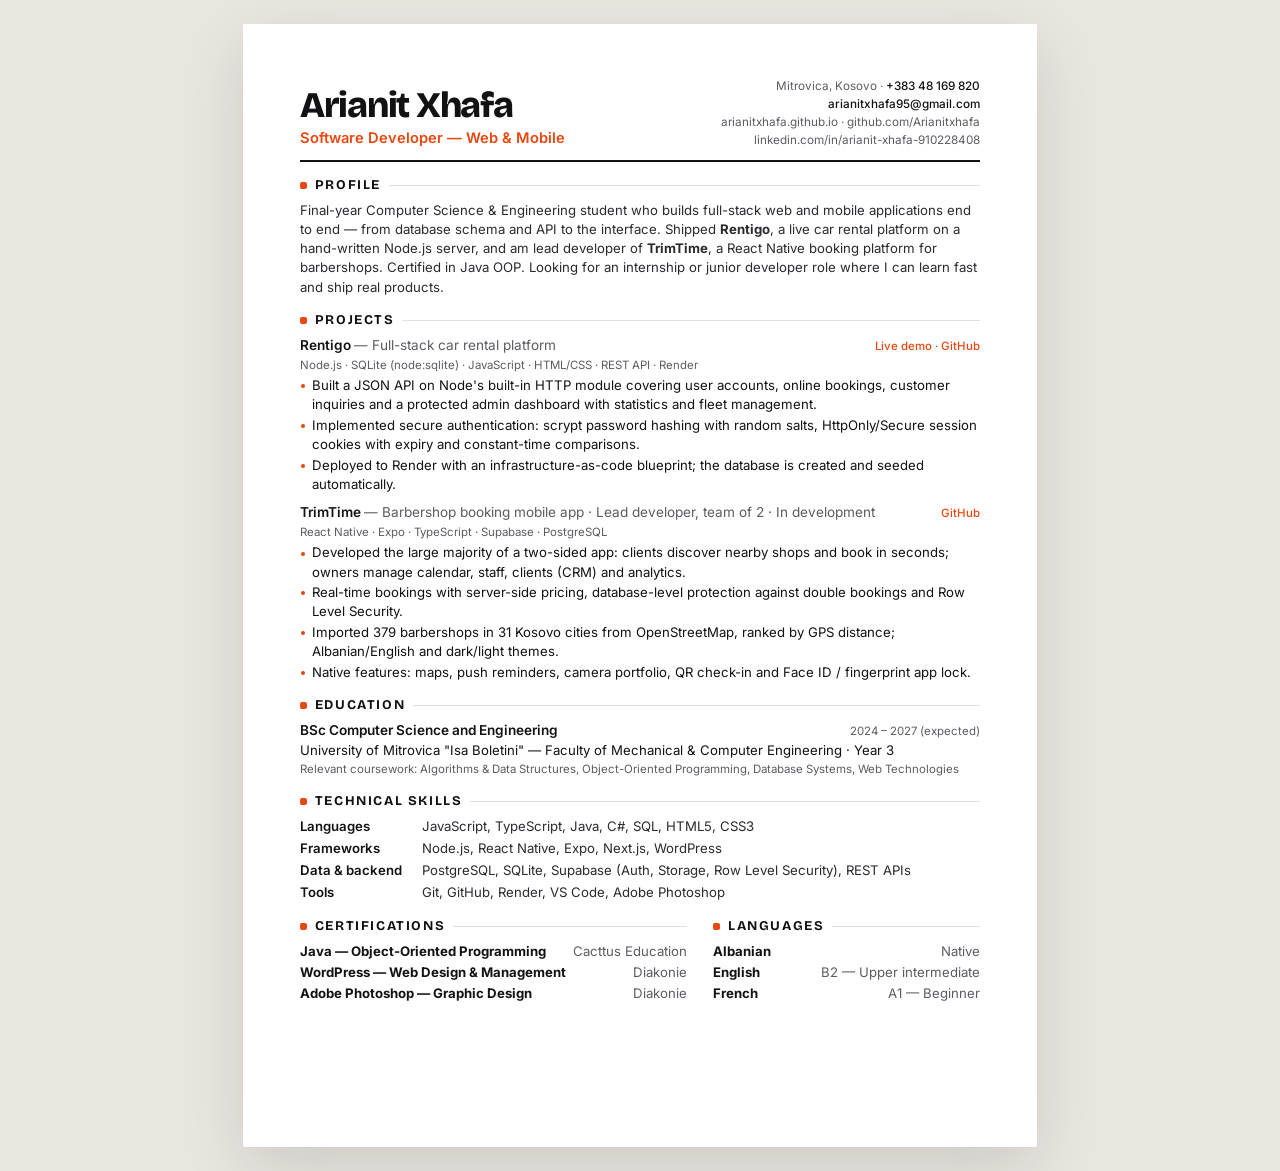
==== cv.html @ ea2efbea "Launch portfolio site Hand-built portfolio (HTML, CSS, GSAP, Lenis) featuring Rentigo and TrimTime, " ====
<!doctype html>
<html lang="en">
<head>
  <meta charset="utf-8" />
  <meta name="viewport" content="width=device-width, initial-scale=1" />
  <title>Arianit Xhafa — CV</title>
  <meta name="robots" content="noindex" />
  <link rel="preconnect" href="https://fonts.googleapis.com" />
  <link rel="preconnect" href="https://fonts.gstatic.com" crossorigin />
  <link href="https://fonts.googleapis.com/css2?family=Bricolage+Grotesque:opsz,wght@12..96,600..800&family=Inter:wght@400;500;600&display=swap" rel="stylesheet" />
  <style>
    :root { --ink: #121214; --muted: #5d5b63; --line: #e4e0d9; --accent: #e8470f; }
    @page { size: A4; margin: 0; }
    * { box-sizing: border-box; }
    html { background: #e9e6e0; }
    body { margin: 0; font-family: "Inter", system-ui, sans-serif; color: var(--ink); font-size: 9.9pt; line-height: 1.45; -webkit-print-color-adjust: exact; print-color-adjust: exact; }
    .page { width: 210mm; min-height: 297mm; margin: 24px auto; padding: 14mm 15mm 12mm; background: #fff; box-shadow: 0 20px 60px rgba(0,0,0,.12); }
    @media print { html { background: #fff; } .page { margin: 0; box-shadow: none; } }
    @media (max-width: 820px) { .page { width: auto; min-height: 0; margin: 0; padding: 24px 16px; box-shadow: none; } }
    a { color: inherit; text-decoration: none; }
    h1, h2, h3, p, ul { margin: 0; }
    ul { padding: 0; list-style: none; }

    header { display: flex; justify-content: space-between; align-items: flex-end; gap: 16px; padding-bottom: 10px; border-bottom: 2px solid var(--ink); }
    h1 { font-family: "Bricolage Grotesque", sans-serif; font-size: 27pt; line-height: 0.95; letter-spacing: -0.035em; font-weight: 800; }
    .role { margin-top: 5px; font-size: 11pt; font-weight: 600; color: var(--accent); }
    .contact { text-align: right; font-size: 8.8pt; color: var(--muted); line-height: 1.55; }
    .contact b { color: var(--ink); font-weight: 500; }

    section { margin-top: 14px; }
    h2 { display: flex; align-items: center; gap: 8px; font-family: "Bricolage Grotesque", sans-serif; font-size: 10pt; letter-spacing: 0.12em; text-transform: uppercase; font-weight: 700; margin-bottom: 6px; }
    h2::after { content: ""; flex: 1; height: 1px; background: var(--line); }
    h2 i { width: 7px; height: 7px; border-radius: 2px; background: var(--accent); display: inline-block; }

    .summary { color: #2b2a2f; }
    .item { margin-bottom: 9px; break-inside: avoid; }
    .item:last-child { margin-bottom: 0; }
    .item__head { display: flex; justify-content: space-between; align-items: baseline; gap: 12px; }
    h3 { font-size: 10.2pt; font-weight: 600; }
    h3 span { font-weight: 400; color: var(--muted); }
    .meta { font-size: 8.6pt; color: var(--muted); white-space: nowrap; }
    .meta a { color: var(--accent); font-weight: 500; }
    .stack { font-size: 8.6pt; color: var(--muted); margin: 1px 0 3px; }
    .bullets li { position: relative; padding-left: 12px; margin-top: 1.5px; }
    .bullets li::before { content: ""; position: absolute; left: 1px; top: 0.62em; width: 4px; height: 4px; border-radius: 50%; background: var(--accent); }

    .grid2 { display: grid; grid-template-columns: 1fr 1fr; gap: 6px 22px; }
    .small { display: grid; grid-template-columns: 1.45fr 1fr; gap: 0 26px; }
    .small li { margin-bottom: 2px; }
    .row span:last-child { white-space: nowrap; }
    .skills { display: grid; grid-template-columns: 112px 1fr; gap: 3px 10px; }
    .skills dt { font-weight: 600; }
    .skills dd { margin: 0; color: #2b2a2f; }
    dl { margin: 0; }
    .row { display: flex; justify-content: space-between; gap: 10px; }
    .row span:last-child { color: var(--muted); }
  </style>
</head>
<body>
  <main class="page">
    <header>
      <div>
        <h1>Arianit Xhafa</h1>
        <p class="role">Software Developer — Web &amp; Mobile</p>
      </div>
      <div class="contact">
        <div>Mitrovica, Kosovo · <b>+383 48 169 820</b></div>
        <div><a href="mailto:arianitxhafa95@gmail.com"><b>arianitxhafa95@gmail.com</b></a></div>
        <div><a href="https://arianitxhafa.github.io">arianitxhafa.github.io</a> · <a href="https://github.com/Arianitxhafa">github.com/Arianitxhafa</a></div>
        <div><a href="https://www.linkedin.com/in/arianit-xhafa-910228408">linkedin.com/in/arianit-xhafa-910228408</a></div>
      </div>
    </header>

    <section>
      <h2><i></i>Profile</h2>
      <p class="summary">Final-year Computer Science &amp; Engineering student who builds full-stack web and mobile applications end to end — from database schema and API to the interface. Shipped <b>Rentigo</b>, a live car rental platform on a hand-written Node.js server, and am lead developer of <b>TrimTime</b>, a React Native booking platform for barbershops. Certified in Java OOP. Looking for an internship or junior developer role where I can learn fast and ship real products.</p>
    </section>

    <section>
      <h2><i></i>Projects</h2>

      <div class="item">
        <div class="item__head">
          <h3>Rentigo <span>— Full-stack car rental platform</span></h3>
          <span class="meta"><a href="https://rentigo-fpo3.onrender.com">Live demo</a> · <a href="https://github.com/Arianitxhafa/Rentigo">GitHub</a></span>
        </div>
        <p class="stack">Node.js · SQLite (node:sqlite) · JavaScript · HTML/CSS · REST API · Render</p>
        <ul class="bullets">
          <li>Built a JSON API on Node's built-in HTTP module covering user accounts, online bookings, customer inquiries and a protected admin dashboard with statistics and fleet management.</li>
          <li>Implemented secure authentication: scrypt password hashing with random salts, HttpOnly/Secure session cookies with expiry and constant-time comparisons.</li>
          <li>Deployed to Render with an infrastructure-as-code blueprint; the database is created and seeded automatically.</li>
        </ul>
      </div>

      <div class="item">
        <div class="item__head">
          <h3>TrimTime <span>— Barbershop booking mobile app · Lead developer, team of 2 · In development</span></h3>
          <span class="meta"><a href="https://github.com/Arianitxhafa/TrimTime">GitHub</a></span>
        </div>
        <p class="stack">React Native · Expo · TypeScript · Supabase · PostgreSQL</p>
        <ul class="bullets">
          <li>Developed the large majority of a two-sided app: clients discover nearby shops and book in seconds; owners manage calendar, staff, clients (CRM) and analytics.</li>
          <li>Real-time bookings with server-side pricing, database-level protection against double bookings and Row Level Security.</li>
          <li>Imported 379 barbershops in 31 Kosovo cities from OpenStreetMap, ranked by GPS distance; Albanian/English and dark/light themes.</li>
          <li>Native features: maps, push reminders, camera portfolio, QR check-in and Face ID / fingerprint app lock.</li>
        </ul>
      </div>
    </section>

    <section>
      <h2><i></i>Education</h2>
      <div class="item">
        <div class="item__head">
          <h3>BSc Computer Science and Engineering</h3>
          <span class="meta">2024 – 2027 (expected)</span>
        </div>
        <p>University of Mitrovica "Isa Boletini" — Faculty of Mechanical &amp; Computer Engineering · Year 3</p>
        <p class="stack">Relevant coursework: Algorithms &amp; Data Structures, Object-Oriented Programming, Database Systems, Web Technologies</p>
      </div>
    </section>

    <section>
      <h2><i></i>Technical skills</h2>
      <dl class="skills">
        <dt>Languages</dt><dd>JavaScript, TypeScript, Java, C#, SQL, HTML5, CSS3</dd>
        <dt>Frameworks</dt><dd>Node.js, React Native, Expo, Next.js, WordPress</dd>
        <dt>Data &amp; backend</dt><dd>PostgreSQL, SQLite, Supabase (Auth, Storage, Row Level Security), REST APIs</dd>
        <dt>Tools</dt><dd>Git, GitHub, Render, VS Code, Adobe Photoshop</dd>
      </dl>
    </section>

    <div class="small">
      <section>
        <h2><i></i>Certifications</h2>
        <ul>
          <li class="row"><span><b>Java — Object-Oriented Programming</b></span><span>Cacttus Education</span></li>
          <li class="row"><span><b>WordPress — Web Design &amp; Management</b></span><span>Diakonie</span></li>
          <li class="row"><span><b>Adobe Photoshop — Graphic Design</b></span><span>Diakonie</span></li>
        </ul>
      </section>
      <section>
        <h2><i></i>Languages</h2>
        <ul>
          <li class="row"><span><b>Albanian</b></span><span>Native</span></li>
          <li class="row"><span><b>English</b></span><span>B2 — Upper intermediate</span></li>
          <li class="row"><span><b>French</b></span><span>A1 — Beginner</span></li>
        </ul>
      </section>
    </div>
  </main>
</body>
</html>
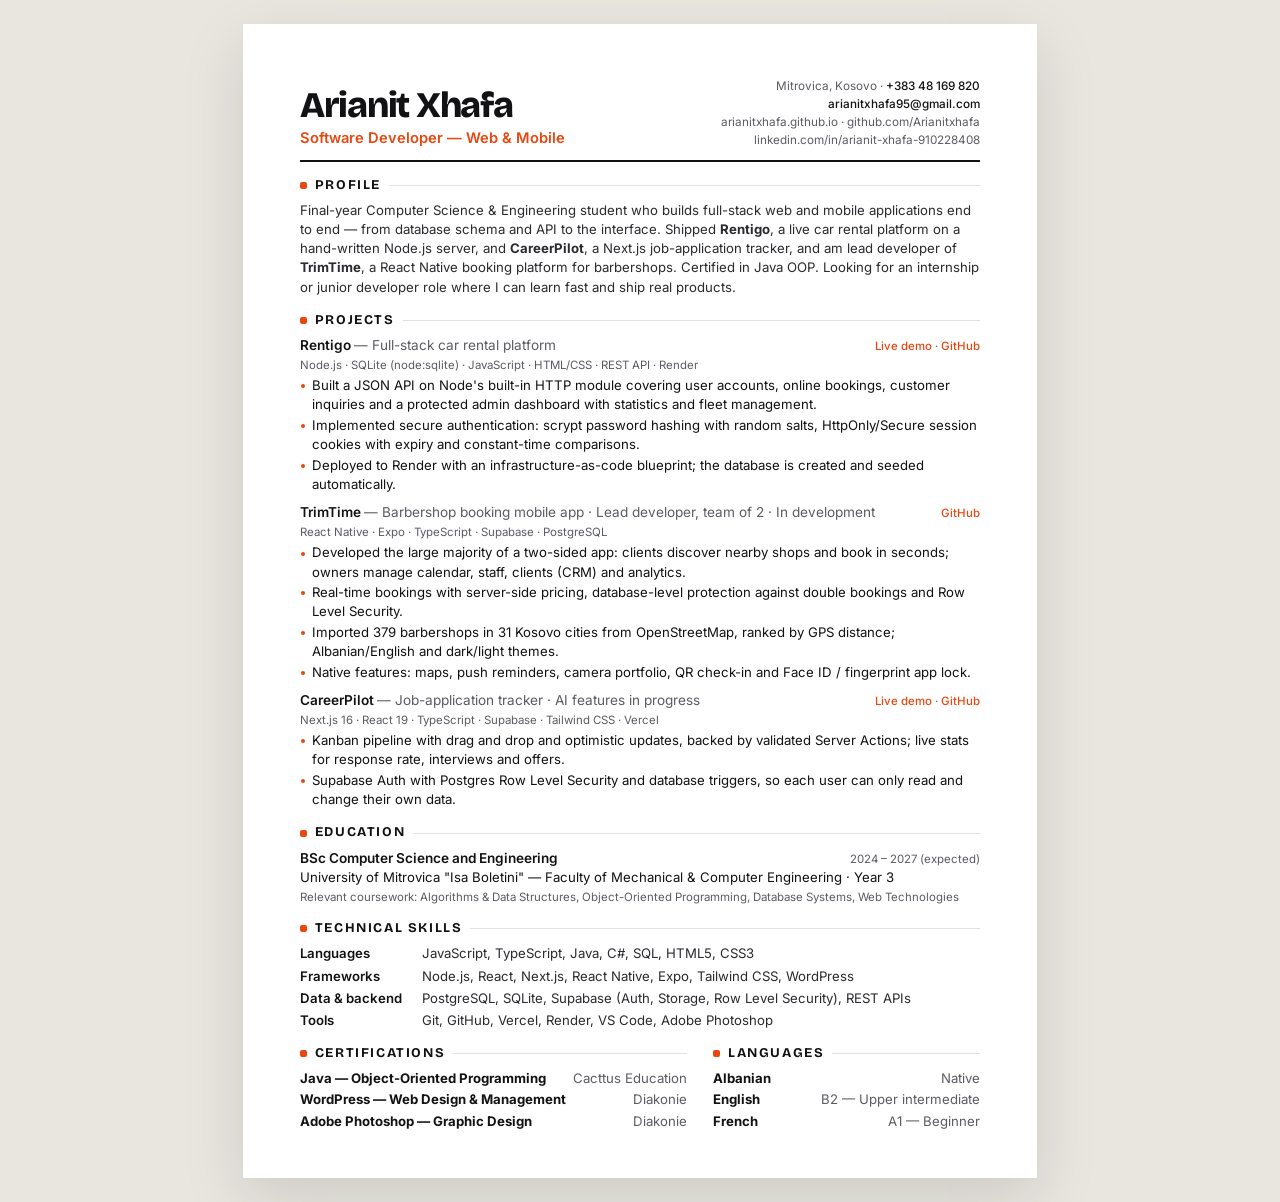
==== commit 120e5e3f: "Add CareerPilot to portfolio and CV - New project card with real dashboard and mobile screenshots,  " ====
--- a/cv.html
+++ b/cv.html
@@ -73,7 +73,7 @@
 
     <section>
       <h2><i></i>Profile</h2>
-      <p class="summary">Final-year Computer Science &amp; Engineering student who builds full-stack web and mobile applications end to end — from database schema and API to the interface. Shipped <b>Rentigo</b>, a live car rental platform on a hand-written Node.js server, and am lead developer of <b>TrimTime</b>, a React Native booking platform for barbershops. Certified in Java OOP. Looking for an internship or junior developer role where I can learn fast and ship real products.</p>
+      <p class="summary">Final-year Computer Science &amp; Engineering student who builds full-stack web and mobile applications end to end — from database schema and API to the interface. Shipped <b>Rentigo</b>, a live car rental platform on a hand-written Node.js server, and <b>CareerPilot</b>, a Next.js job-application tracker, and am lead developer of <b>TrimTime</b>, a React Native booking platform for barbershops. Certified in Java OOP. Looking for an internship or junior developer role where I can learn fast and ship real products.</p>
     </section>
 
     <section>
@@ -105,6 +105,18 @@
           <li>Native features: maps, push reminders, camera portfolio, QR check-in and Face ID / fingerprint app lock.</li>
         </ul>
       </div>
+
+      <div class="item">
+        <div class="item__head">
+          <h3>CareerPilot <span>— Job-application tracker · AI features in progress</span></h3>
+          <span class="meta"><a href="https://career-pilot-weld-six.vercel.app">Live demo</a> · <a href="https://github.com/Arianitxhafa/career-pilot">GitHub</a></span>
+        </div>
+        <p class="stack">Next.js 16 · React 19 · TypeScript · Supabase · Tailwind CSS · Vercel</p>
+        <ul class="bullets">
+          <li>Kanban pipeline with drag and drop and optimistic updates, backed by validated Server Actions; live stats for response rate, interviews and offers.</li>
+          <li>Supabase Auth with Postgres Row Level Security and database triggers, so each user can only read and change their own data.</li>
+        </ul>
+      </div>
     </section>
 
     <section>
@@ -123,9 +135,9 @@
       <h2><i></i>Technical skills</h2>
       <dl class="skills">
         <dt>Languages</dt><dd>JavaScript, TypeScript, Java, C#, SQL, HTML5, CSS3</dd>
-        <dt>Frameworks</dt><dd>Node.js, React Native, Expo, Next.js, WordPress</dd>
+        <dt>Frameworks</dt><dd>Node.js, React, Next.js, React Native, Expo, Tailwind CSS, WordPress</dd>
         <dt>Data &amp; backend</dt><dd>PostgreSQL, SQLite, Supabase (Auth, Storage, Row Level Security), REST APIs</dd>
-        <dt>Tools</dt><dd>Git, GitHub, Render, VS Code, Adobe Photoshop</dd>
+        <dt>Tools</dt><dd>Git, GitHub, Vercel, Render, VS Code, Adobe Photoshop</dd>
       </dl>
     </section>
 
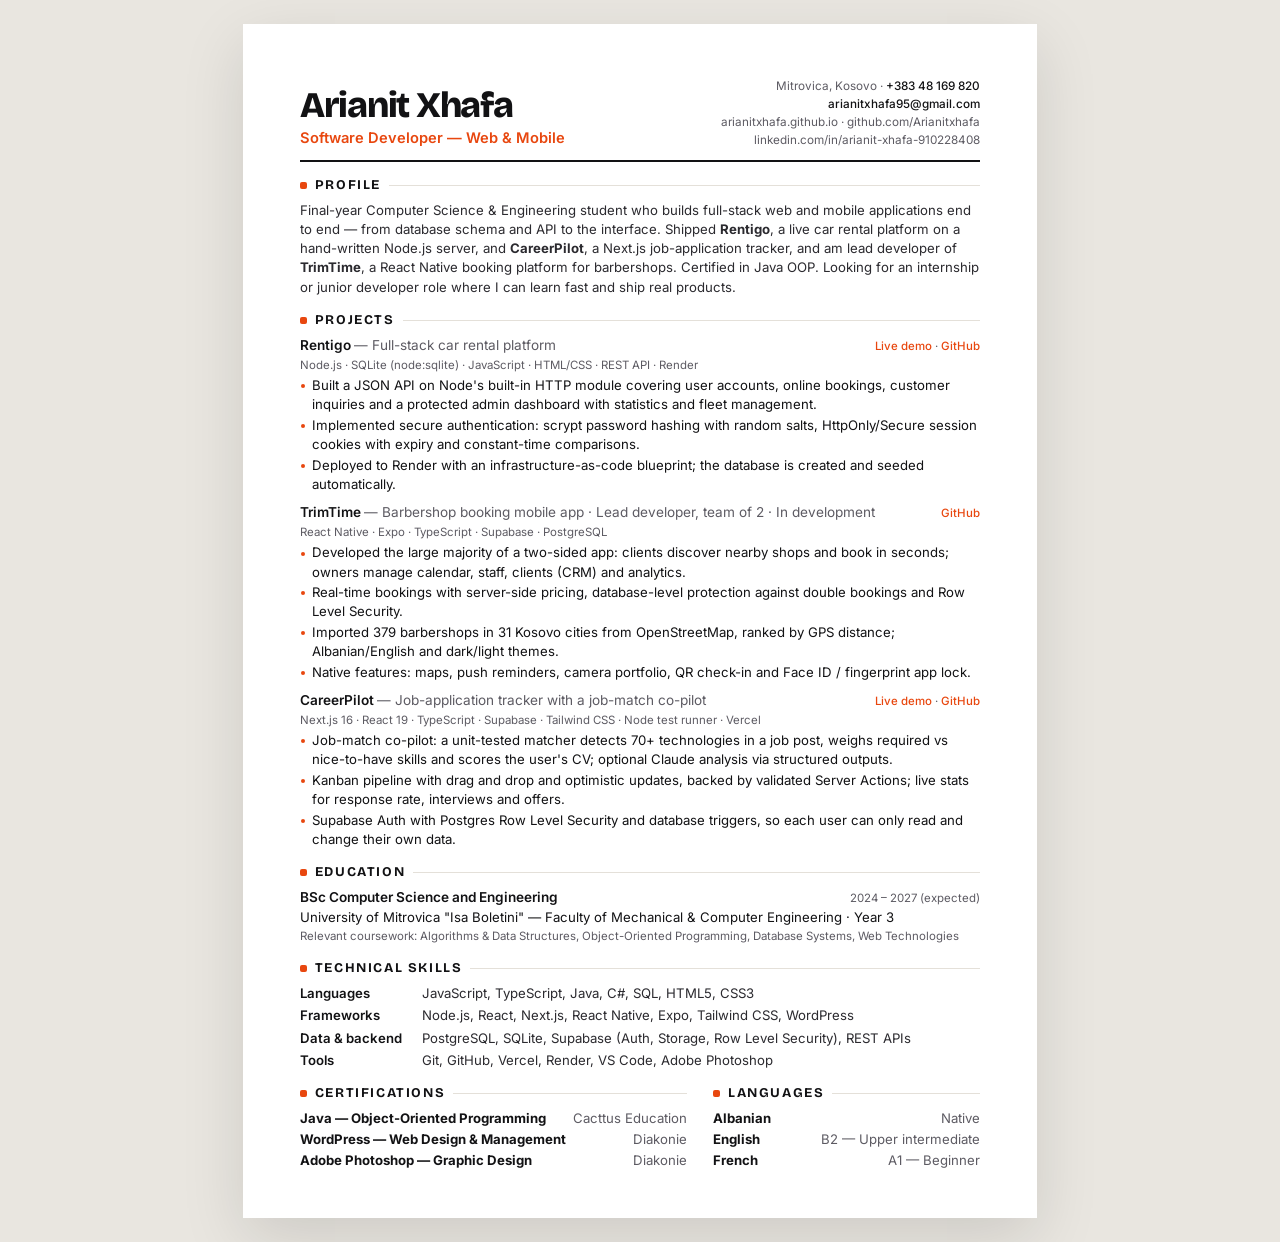
==== commit b382e4bb: "Feature CareerPilot's job-match co-pilot in portfolio and CV - Card: co-pilot analysis screenshot re" ====
--- a/cv.html
+++ b/cv.html
@@ -108,11 +108,12 @@
 
       <div class="item">
         <div class="item__head">
-          <h3>CareerPilot <span>— Job-application tracker · AI features in progress</span></h3>
+          <h3>CareerPilot <span>— Job-application tracker with a job-match co-pilot</span></h3>
           <span class="meta"><a href="https://career-pilot-weld-six.vercel.app">Live demo</a> · <a href="https://github.com/Arianitxhafa/career-pilot">GitHub</a></span>
         </div>
-        <p class="stack">Next.js 16 · React 19 · TypeScript · Supabase · Tailwind CSS · Vercel</p>
+        <p class="stack">Next.js 16 · React 19 · TypeScript · Supabase · Tailwind CSS · Node test runner · Vercel</p>
         <ul class="bullets">
+          <li>Job-match co-pilot: a unit-tested matcher detects 70+ technologies in a job post, weighs required vs nice-to-have skills and scores the user's CV; optional Claude analysis via structured outputs.</li>
           <li>Kanban pipeline with drag and drop and optimistic updates, backed by validated Server Actions; live stats for response rate, interviews and offers.</li>
           <li>Supabase Auth with Postgres Row Level Security and database triggers, so each user can only read and change their own data.</li>
         </ul>
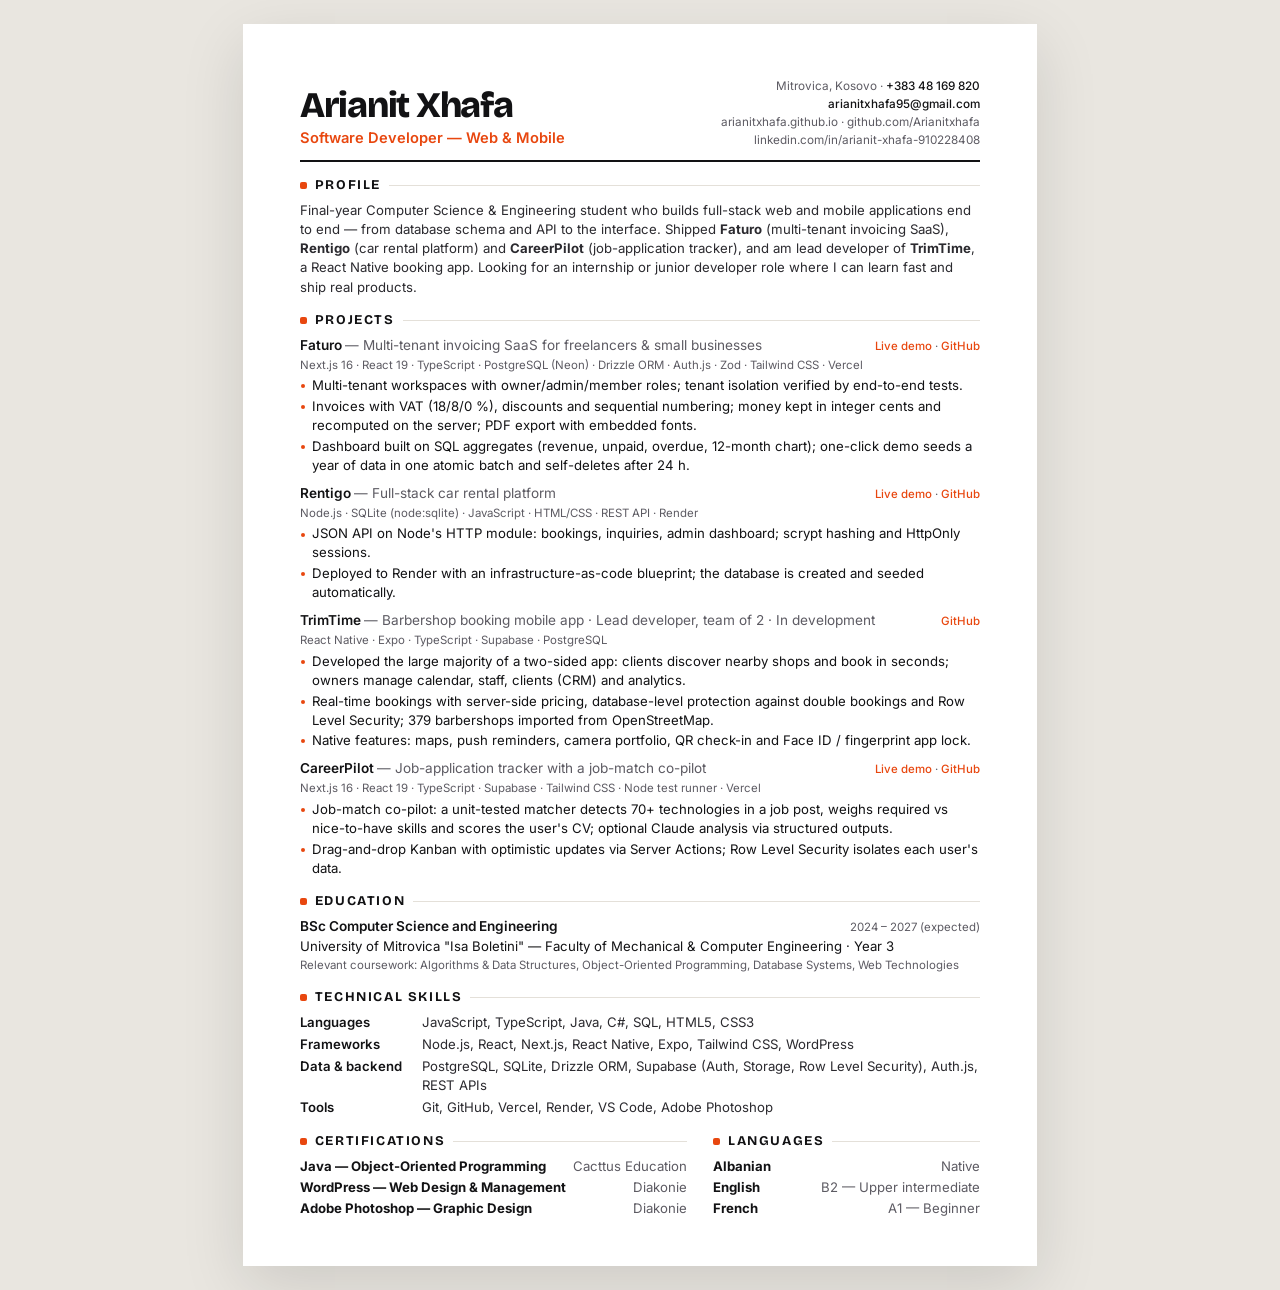
==== commit 67512347: "Add Faturo to portfolio and CV - New project card with live-demo screenshots (dashboard + PAID stamp" ====
--- a/cv.html
+++ b/cv.html
@@ -73,11 +73,24 @@
 
     <section>
       <h2><i></i>Profile</h2>
-      <p class="summary">Final-year Computer Science &amp; Engineering student who builds full-stack web and mobile applications end to end — from database schema and API to the interface. Shipped <b>Rentigo</b>, a live car rental platform on a hand-written Node.js server, and <b>CareerPilot</b>, a Next.js job-application tracker, and am lead developer of <b>TrimTime</b>, a React Native booking platform for barbershops. Certified in Java OOP. Looking for an internship or junior developer role where I can learn fast and ship real products.</p>
+      <p class="summary">Final-year Computer Science &amp; Engineering student who builds full-stack web and mobile applications end to end — from database schema and API to the interface. Shipped <b>Faturo</b> (multi-tenant invoicing SaaS), <b>Rentigo</b> (car rental platform) and <b>CareerPilot</b> (job-application tracker), and am lead developer of <b>TrimTime</b>, a React Native booking app. Looking for an internship or junior developer role where I can learn fast and ship real products.</p>
     </section>
 
     <section>
       <h2><i></i>Projects</h2>
+
+      <div class="item">
+        <div class="item__head">
+          <h3>Faturo <span>— Multi-tenant invoicing SaaS for freelancers &amp; small businesses</span></h3>
+          <span class="meta"><a href="https://faturo-two.vercel.app">Live demo</a> · <a href="https://github.com/Arianitxhafa/faturo">GitHub</a></span>
+        </div>
+        <p class="stack">Next.js 16 · React 19 · TypeScript · PostgreSQL (Neon) · Drizzle ORM · Auth.js · Zod · Tailwind CSS · Vercel</p>
+        <ul class="bullets">
+          <li>Multi-tenant workspaces with owner/admin/member roles; tenant isolation verified by end-to-end tests.</li>
+          <li>Invoices with VAT (18/8/0 %), discounts and sequential numbering; money kept in integer cents and recomputed on the server; PDF export with embedded fonts.</li>
+          <li>Dashboard built on SQL aggregates (revenue, unpaid, overdue, 12-month chart); one-click demo seeds a year of data in one atomic batch and self-deletes after 24 h.</li>
+        </ul>
+      </div>
 
       <div class="item">
         <div class="item__head">
@@ -86,8 +99,7 @@
         </div>
         <p class="stack">Node.js · SQLite (node:sqlite) · JavaScript · HTML/CSS · REST API · Render</p>
         <ul class="bullets">
-          <li>Built a JSON API on Node's built-in HTTP module covering user accounts, online bookings, customer inquiries and a protected admin dashboard with statistics and fleet management.</li>
-          <li>Implemented secure authentication: scrypt password hashing with random salts, HttpOnly/Secure session cookies with expiry and constant-time comparisons.</li>
+          <li>JSON API on Node's HTTP module: bookings, inquiries, admin dashboard; scrypt hashing and HttpOnly sessions.</li>
           <li>Deployed to Render with an infrastructure-as-code blueprint; the database is created and seeded automatically.</li>
         </ul>
       </div>
@@ -100,8 +112,7 @@
         <p class="stack">React Native · Expo · TypeScript · Supabase · PostgreSQL</p>
         <ul class="bullets">
           <li>Developed the large majority of a two-sided app: clients discover nearby shops and book in seconds; owners manage calendar, staff, clients (CRM) and analytics.</li>
-          <li>Real-time bookings with server-side pricing, database-level protection against double bookings and Row Level Security.</li>
-          <li>Imported 379 barbershops in 31 Kosovo cities from OpenStreetMap, ranked by GPS distance; Albanian/English and dark/light themes.</li>
+          <li>Real-time bookings with server-side pricing, database-level protection against double bookings and Row Level Security; 379 barbershops imported from OpenStreetMap.</li>
           <li>Native features: maps, push reminders, camera portfolio, QR check-in and Face ID / fingerprint app lock.</li>
         </ul>
       </div>
@@ -114,8 +125,7 @@
         <p class="stack">Next.js 16 · React 19 · TypeScript · Supabase · Tailwind CSS · Node test runner · Vercel</p>
         <ul class="bullets">
           <li>Job-match co-pilot: a unit-tested matcher detects 70+ technologies in a job post, weighs required vs nice-to-have skills and scores the user's CV; optional Claude analysis via structured outputs.</li>
-          <li>Kanban pipeline with drag and drop and optimistic updates, backed by validated Server Actions; live stats for response rate, interviews and offers.</li>
-          <li>Supabase Auth with Postgres Row Level Security and database triggers, so each user can only read and change their own data.</li>
+          <li>Drag-and-drop Kanban with optimistic updates via Server Actions; Row Level Security isolates each user's data.</li>
         </ul>
       </div>
     </section>
@@ -137,7 +147,7 @@
       <dl class="skills">
         <dt>Languages</dt><dd>JavaScript, TypeScript, Java, C#, SQL, HTML5, CSS3</dd>
         <dt>Frameworks</dt><dd>Node.js, React, Next.js, React Native, Expo, Tailwind CSS, WordPress</dd>
-        <dt>Data &amp; backend</dt><dd>PostgreSQL, SQLite, Supabase (Auth, Storage, Row Level Security), REST APIs</dd>
+        <dt>Data &amp; backend</dt><dd>PostgreSQL, SQLite, Drizzle ORM, Supabase (Auth, Storage, Row Level Security), Auth.js, REST APIs</dd>
         <dt>Tools</dt><dd>Git, GitHub, Vercel, Render, VS Code, Adobe Photoshop</dd>
       </dl>
     </section>
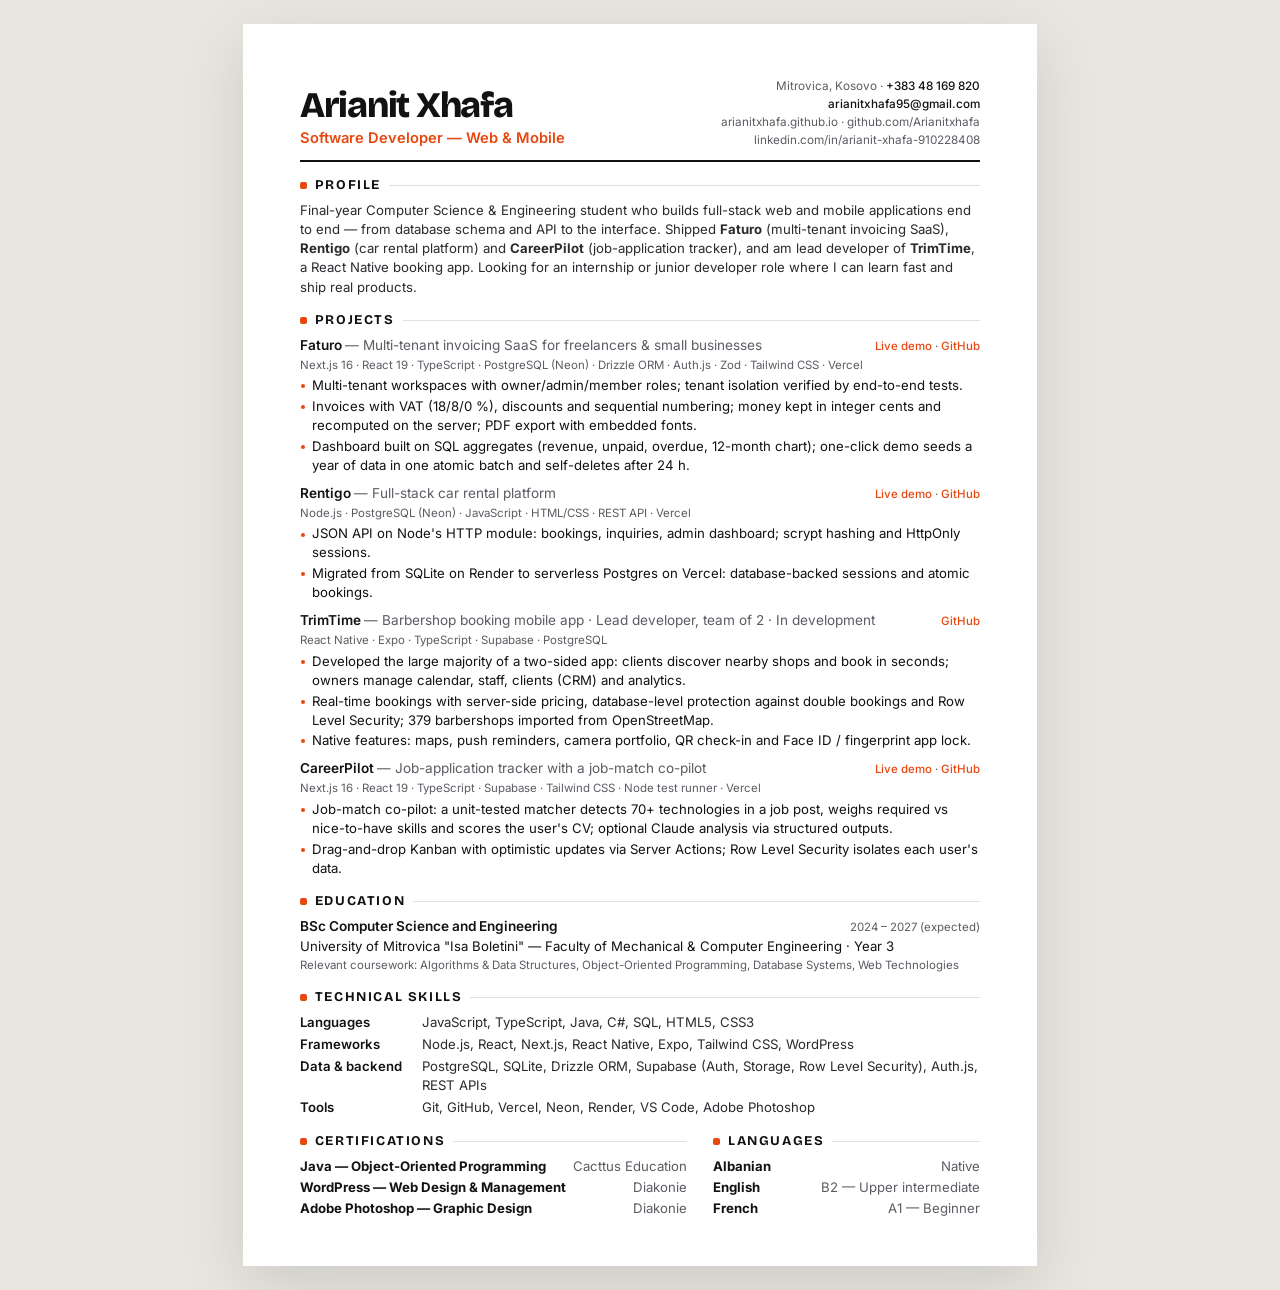
==== commit ebe6fea7: "Point Rentigo to its Vercel deployment - Live demo links now go to rentigo-rose.vercel.app (portfoli" ====
--- a/cv.html
+++ b/cv.html
@@ -95,12 +95,12 @@
       <div class="item">
         <div class="item__head">
           <h3>Rentigo <span>— Full-stack car rental platform</span></h3>
-          <span class="meta"><a href="https://rentigo-fpo3.onrender.com">Live demo</a> · <a href="https://github.com/Arianitxhafa/Rentigo">GitHub</a></span>
+          <span class="meta"><a href="https://rentigo-rose.vercel.app">Live demo</a> · <a href="https://github.com/Arianitxhafa/Rentigo">GitHub</a></span>
         </div>
-        <p class="stack">Node.js · SQLite (node:sqlite) · JavaScript · HTML/CSS · REST API · Render</p>
+        <p class="stack">Node.js · PostgreSQL (Neon) · JavaScript · HTML/CSS · REST API · Vercel</p>
         <ul class="bullets">
           <li>JSON API on Node's HTTP module: bookings, inquiries, admin dashboard; scrypt hashing and HttpOnly sessions.</li>
-          <li>Deployed to Render with an infrastructure-as-code blueprint; the database is created and seeded automatically.</li>
+          <li>Migrated from SQLite on Render to serverless Postgres on Vercel: database-backed sessions and atomic bookings.</li>
         </ul>
       </div>
 
@@ -148,7 +148,7 @@
         <dt>Languages</dt><dd>JavaScript, TypeScript, Java, C#, SQL, HTML5, CSS3</dd>
         <dt>Frameworks</dt><dd>Node.js, React, Next.js, React Native, Expo, Tailwind CSS, WordPress</dd>
         <dt>Data &amp; backend</dt><dd>PostgreSQL, SQLite, Drizzle ORM, Supabase (Auth, Storage, Row Level Security), Auth.js, REST APIs</dd>
-        <dt>Tools</dt><dd>Git, GitHub, Vercel, Render, VS Code, Adobe Photoshop</dd>
+        <dt>Tools</dt><dd>Git, GitHub, Vercel, Neon, Render, VS Code, Adobe Photoshop</dd>
       </dl>
     </section>
 
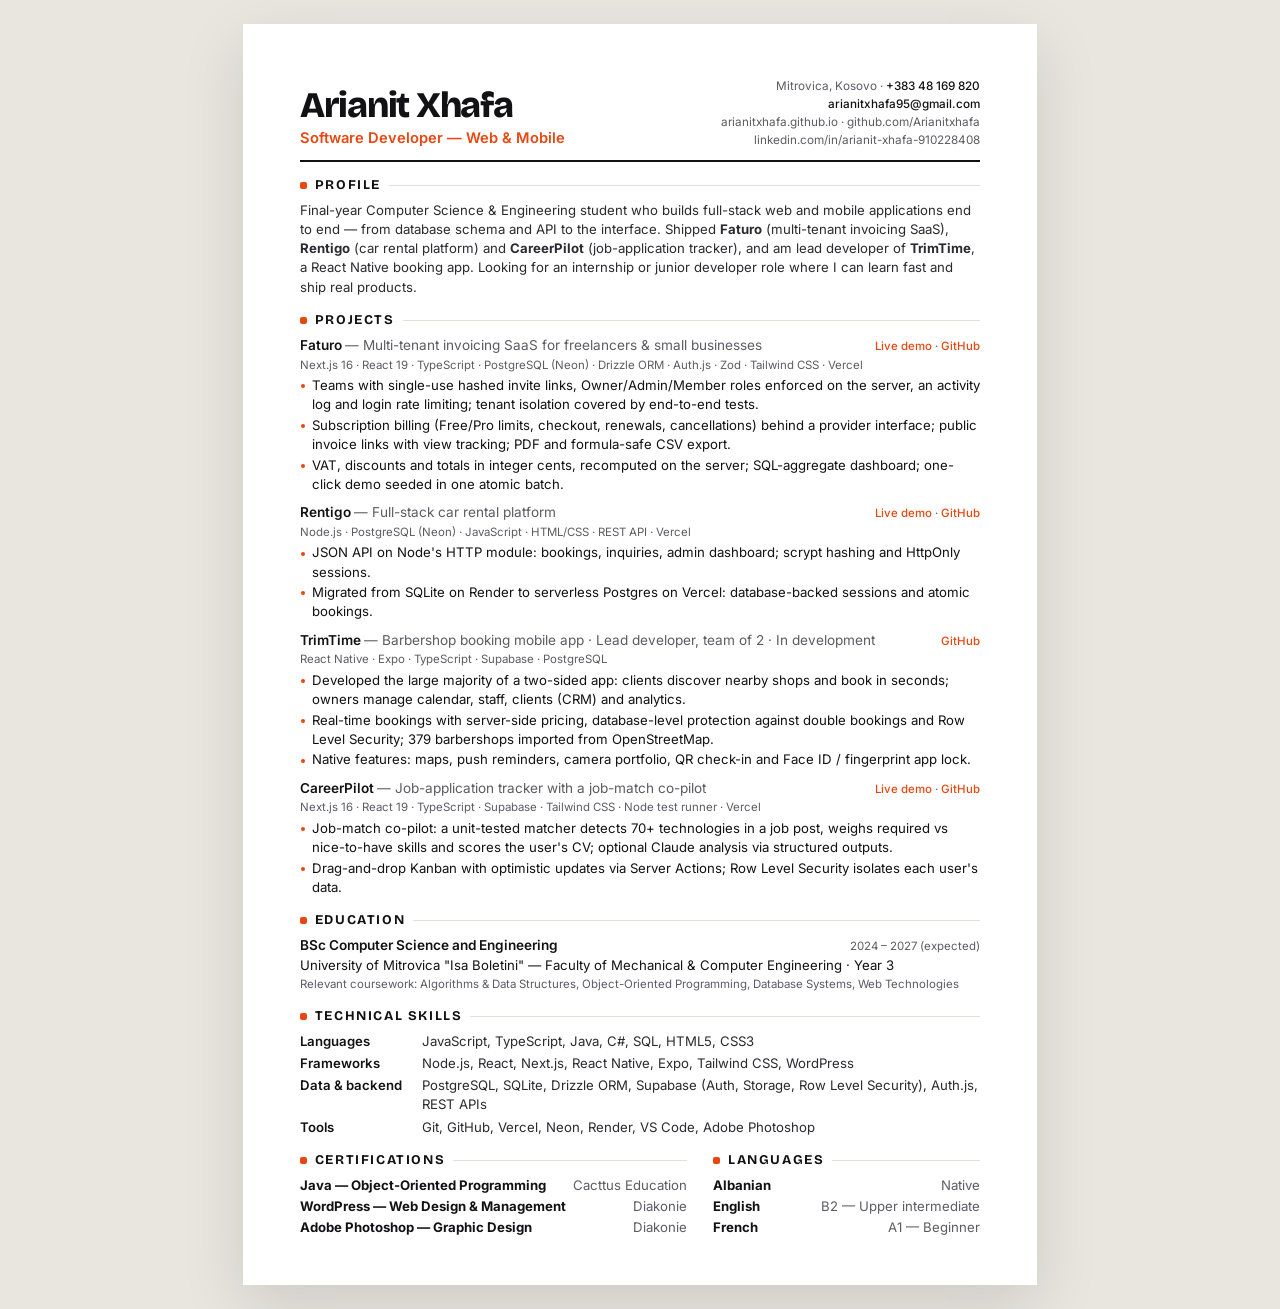
==== commit 3015dd53: "Update Faturo: teams, billing and public links - Project card: new description, highlights and fresh" ====
--- a/cv.html
+++ b/cv.html
@@ -86,9 +86,9 @@
         </div>
         <p class="stack">Next.js 16 · React 19 · TypeScript · PostgreSQL (Neon) · Drizzle ORM · Auth.js · Zod · Tailwind CSS · Vercel</p>
         <ul class="bullets">
-          <li>Multi-tenant workspaces with owner/admin/member roles; tenant isolation verified by end-to-end tests.</li>
-          <li>Invoices with VAT (18/8/0 %), discounts and sequential numbering; money kept in integer cents and recomputed on the server; PDF export with embedded fonts.</li>
-          <li>Dashboard built on SQL aggregates (revenue, unpaid, overdue, 12-month chart); one-click demo seeds a year of data in one atomic batch and self-deletes after 24 h.</li>
+          <li>Teams with single-use hashed invite links, Owner/Admin/Member roles enforced on the server, an activity log and login rate limiting; tenant isolation covered by end-to-end tests.</li>
+          <li>Subscription billing (Free/Pro limits, checkout, renewals, cancellations) behind a provider interface; public invoice links with view tracking; PDF and formula-safe CSV export.</li>
+          <li>VAT, discounts and totals in integer cents, recomputed on the server; SQL-aggregate dashboard; one-click demo seeded in one atomic batch.</li>
         </ul>
       </div>
 
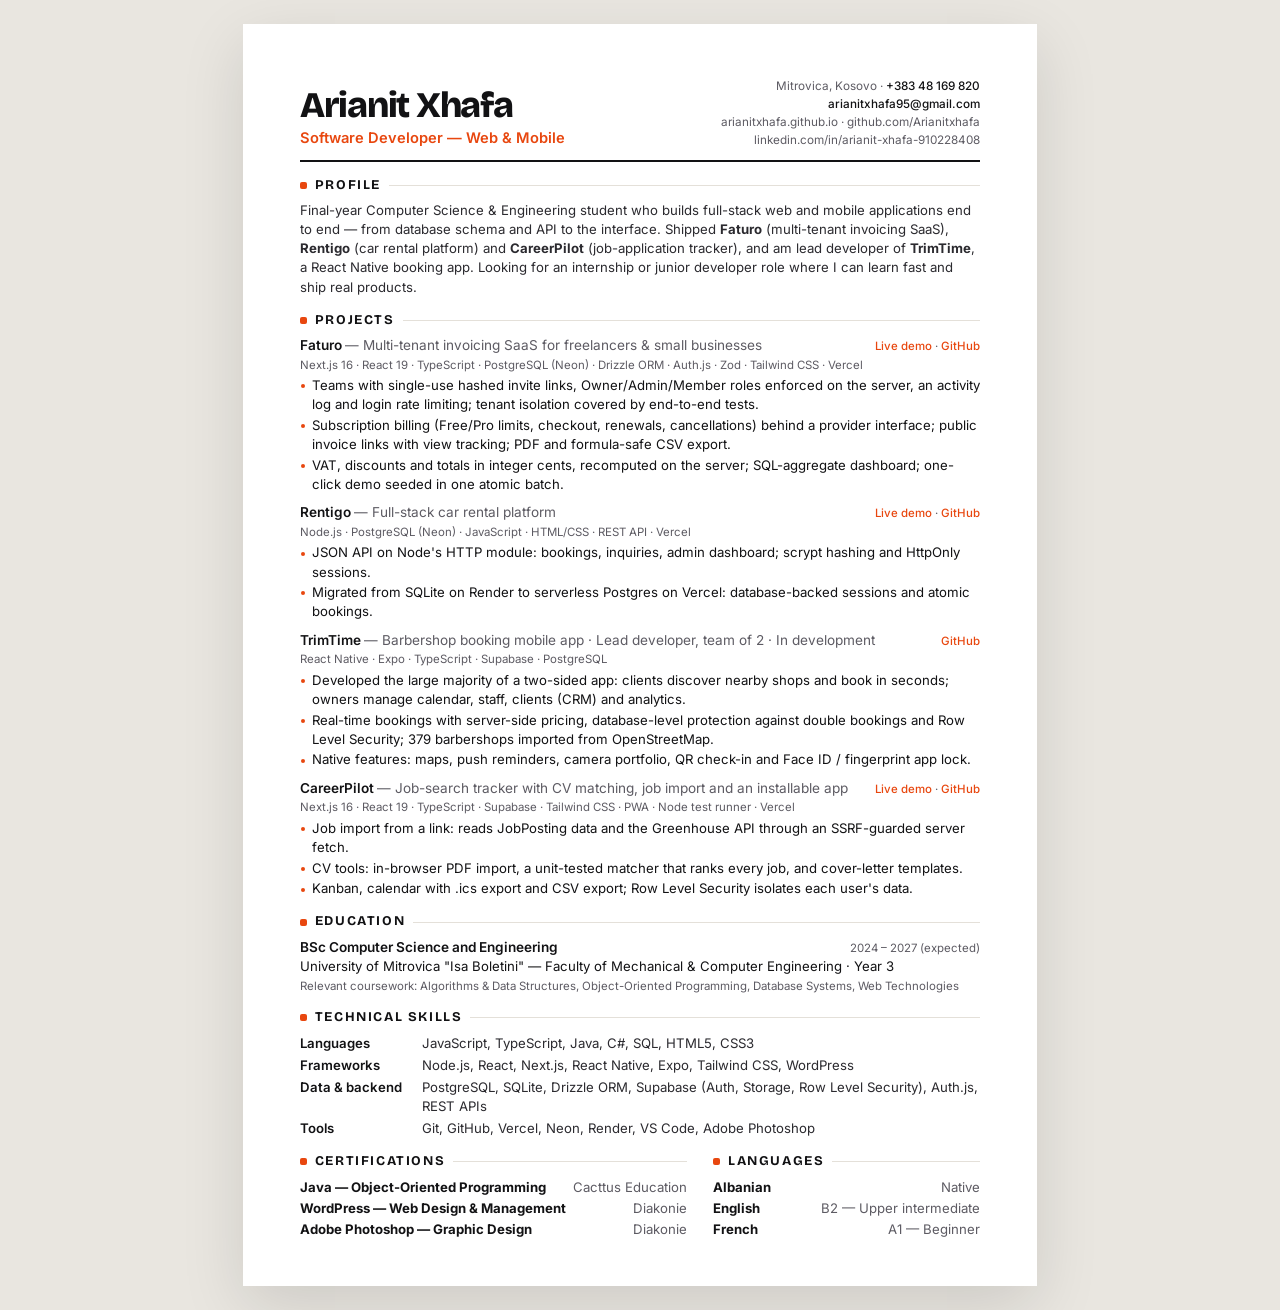
==== commit 75e6118d: "Update CareerPilot: job import, CV tools and PWA; keep card buttons on screen - New CareerPilot card" ====
--- a/cv.html
+++ b/cv.html
@@ -119,13 +119,14 @@
 
       <div class="item">
         <div class="item__head">
-          <h3>CareerPilot <span>— Job-application tracker with a job-match co-pilot</span></h3>
+          <h3>CareerPilot <span>— Job-search tracker with CV matching, job import and an installable app</span></h3>
           <span class="meta"><a href="https://career-pilot-weld-six.vercel.app">Live demo</a> · <a href="https://github.com/Arianitxhafa/career-pilot">GitHub</a></span>
         </div>
-        <p class="stack">Next.js 16 · React 19 · TypeScript · Supabase · Tailwind CSS · Node test runner · Vercel</p>
+        <p class="stack">Next.js 16 · React 19 · TypeScript · Supabase · Tailwind CSS · PWA · Node test runner · Vercel</p>
         <ul class="bullets">
-          <li>Job-match co-pilot: a unit-tested matcher detects 70+ technologies in a job post, weighs required vs nice-to-have skills and scores the user's CV; optional Claude analysis via structured outputs.</li>
-          <li>Drag-and-drop Kanban with optimistic updates via Server Actions; Row Level Security isolates each user's data.</li>
+          <li>Job import from a link: reads JobPosting data and the Greenhouse API through an SSRF-guarded server fetch.</li>
+          <li>CV tools: in-browser PDF import, a unit-tested matcher that ranks every job, and cover-letter templates.</li>
+          <li>Kanban, calendar with .ics export and CSV export; Row Level Security isolates each user's data.</li>
         </ul>
       </div>
     </section>
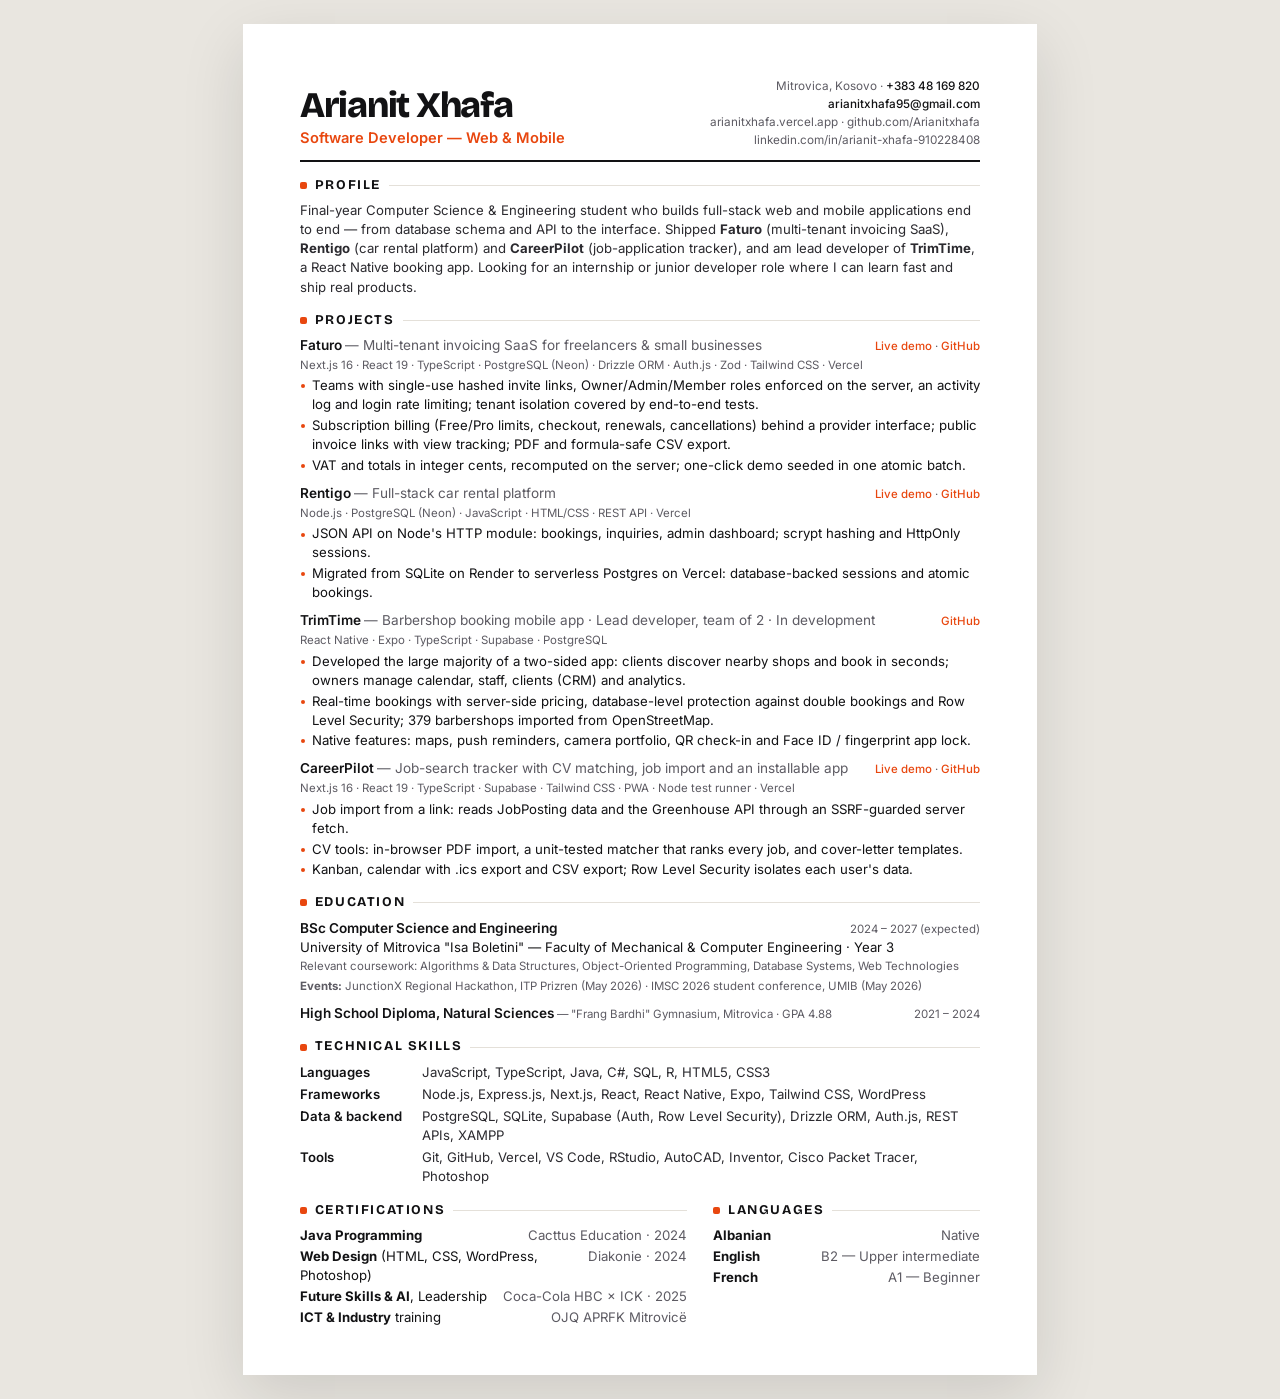
==== commit b9a8f8b6: "Redesign portfolio (deep-blue space, 3D lanyard card) and move it to arianitxhafa.vercel.app - New d" ====
--- a/cv.html
+++ b/cv.html
@@ -2,6 +2,8 @@
 <html lang="en">
 <head>
   <meta charset="utf-8" />
+  <!-- The site moved to arianitxhafa.vercel.app: visitors of the old github.io address are sent there (same page and section) -->
+  <script>if (/\.github\.io$/i.test(location.hostname)) location.replace('https://arianitxhafa.vercel.app' + location.pathname.replace(/\/index\.html$/, '/') + location.search + location.hash);</script>
   <meta name="viewport" content="width=device-width, initial-scale=1" />
   <title>Arianit Xhafa — CV</title>
   <meta name="robots" content="noindex" />
@@ -15,7 +17,7 @@
     html { background: #e9e6e0; }
     body { margin: 0; font-family: "Inter", system-ui, sans-serif; color: var(--ink); font-size: 9.9pt; line-height: 1.45; -webkit-print-color-adjust: exact; print-color-adjust: exact; }
     .page { width: 210mm; min-height: 297mm; margin: 24px auto; padding: 14mm 15mm 12mm; background: #fff; box-shadow: 0 20px 60px rgba(0,0,0,.12); }
-    @media print { html { background: #fff; } .page { margin: 0; box-shadow: none; } }
+    @media print { html { background: #fff; } .page { margin: 0; box-shadow: none; padding: 10mm 15mm 5mm; } section { margin-top: 10px; } .item { margin-bottom: 6px; } body { font-size: 9.5pt; line-height: 1.38; } }
     @media (max-width: 820px) { .page { width: auto; min-height: 0; margin: 0; padding: 24px 16px; box-shadow: none; } }
     a { color: inherit; text-decoration: none; }
     h1, h2, h3, p, ul { margin: 0; }
@@ -66,7 +68,7 @@
       <div class="contact">
         <div>Mitrovica, Kosovo · <b>+383 48 169 820</b></div>
         <div><a href="mailto:arianitxhafa95@gmail.com"><b>arianitxhafa95@gmail.com</b></a></div>
-        <div><a href="https://arianitxhafa.github.io">arianitxhafa.github.io</a> · <a href="https://github.com/Arianitxhafa">github.com/Arianitxhafa</a></div>
+        <div><a href="https://arianitxhafa.vercel.app">arianitxhafa.vercel.app</a> · <a href="https://github.com/Arianitxhafa">github.com/Arianitxhafa</a></div>
         <div><a href="https://www.linkedin.com/in/arianit-xhafa-910228408">linkedin.com/in/arianit-xhafa-910228408</a></div>
       </div>
     </header>
@@ -88,7 +90,7 @@
         <ul class="bullets">
           <li>Teams with single-use hashed invite links, Owner/Admin/Member roles enforced on the server, an activity log and login rate limiting; tenant isolation covered by end-to-end tests.</li>
           <li>Subscription billing (Free/Pro limits, checkout, renewals, cancellations) behind a provider interface; public invoice links with view tracking; PDF and formula-safe CSV export.</li>
-          <li>VAT, discounts and totals in integer cents, recomputed on the server; SQL-aggregate dashboard; one-click demo seeded in one atomic batch.</li>
+          <li>VAT and totals in integer cents, recomputed on the server; one-click demo seeded in one atomic batch.</li>
         </ul>
       </div>
 
@@ -140,16 +142,23 @@
         </div>
         <p>University of Mitrovica "Isa Boletini" — Faculty of Mechanical &amp; Computer Engineering · Year 3</p>
         <p class="stack">Relevant coursework: Algorithms &amp; Data Structures, Object-Oriented Programming, Database Systems, Web Technologies</p>
+        <p class="stack"><b>Events:</b> JunctionX Regional Hackathon, ITP Prizren (May 2026) · IMSC 2026 student conference, UMIB (May 2026)</p>
+      </div>
+      <div class="item">
+        <div class="item__head">
+          <h3>High School Diploma, Natural Sciences <span class="meta">— "Frang Bardhi" Gymnasium, Mitrovica · GPA 4.88</span></h3>
+          <span class="meta">2021 – 2024</span>
+        </div>
       </div>
     </section>
 
     <section>
       <h2><i></i>Technical skills</h2>
       <dl class="skills">
-        <dt>Languages</dt><dd>JavaScript, TypeScript, Java, C#, SQL, HTML5, CSS3</dd>
-        <dt>Frameworks</dt><dd>Node.js, React, Next.js, React Native, Expo, Tailwind CSS, WordPress</dd>
-        <dt>Data &amp; backend</dt><dd>PostgreSQL, SQLite, Drizzle ORM, Supabase (Auth, Storage, Row Level Security), Auth.js, REST APIs</dd>
-        <dt>Tools</dt><dd>Git, GitHub, Vercel, Neon, Render, VS Code, Adobe Photoshop</dd>
+        <dt>Languages</dt><dd>JavaScript, TypeScript, Java, C#, SQL, R, HTML5, CSS3</dd>
+        <dt>Frameworks</dt><dd>Node.js, Express.js, Next.js, React, React Native, Expo, Tailwind CSS, WordPress</dd>
+        <dt>Data &amp; backend</dt><dd>PostgreSQL, SQLite, Supabase (Auth, Row Level Security), Drizzle ORM, Auth.js, REST APIs, XAMPP</dd>
+        <dt>Tools</dt><dd>Git, GitHub, Vercel, VS Code, RStudio, AutoCAD, Inventor, Cisco Packet Tracer, Photoshop</dd>
       </dl>
     </section>
 
@@ -157,9 +166,10 @@
       <section>
         <h2><i></i>Certifications</h2>
         <ul>
-          <li class="row"><span><b>Java — Object-Oriented Programming</b></span><span>Cacttus Education</span></li>
-          <li class="row"><span><b>WordPress — Web Design &amp; Management</b></span><span>Diakonie</span></li>
-          <li class="row"><span><b>Adobe Photoshop — Graphic Design</b></span><span>Diakonie</span></li>
+          <li class="row"><span><b>Java Programming</b></span><span>Cacttus Education · 2024</span></li>
+          <li class="row"><span><b>Web Design</b> (HTML, CSS, WordPress, Photoshop)</span><span>Diakonie · 2024</span></li>
+          <li class="row"><span><b>Future Skills &amp; AI</b>, Leadership</span><span>Coca-Cola HBC × ICK · 2025</span></li>
+          <li class="row"><span><b>ICT &amp; Industry</b> training</span><span>OJQ APRFK Mitrovicë</span></li>
         </ul>
       </section>
       <section>
